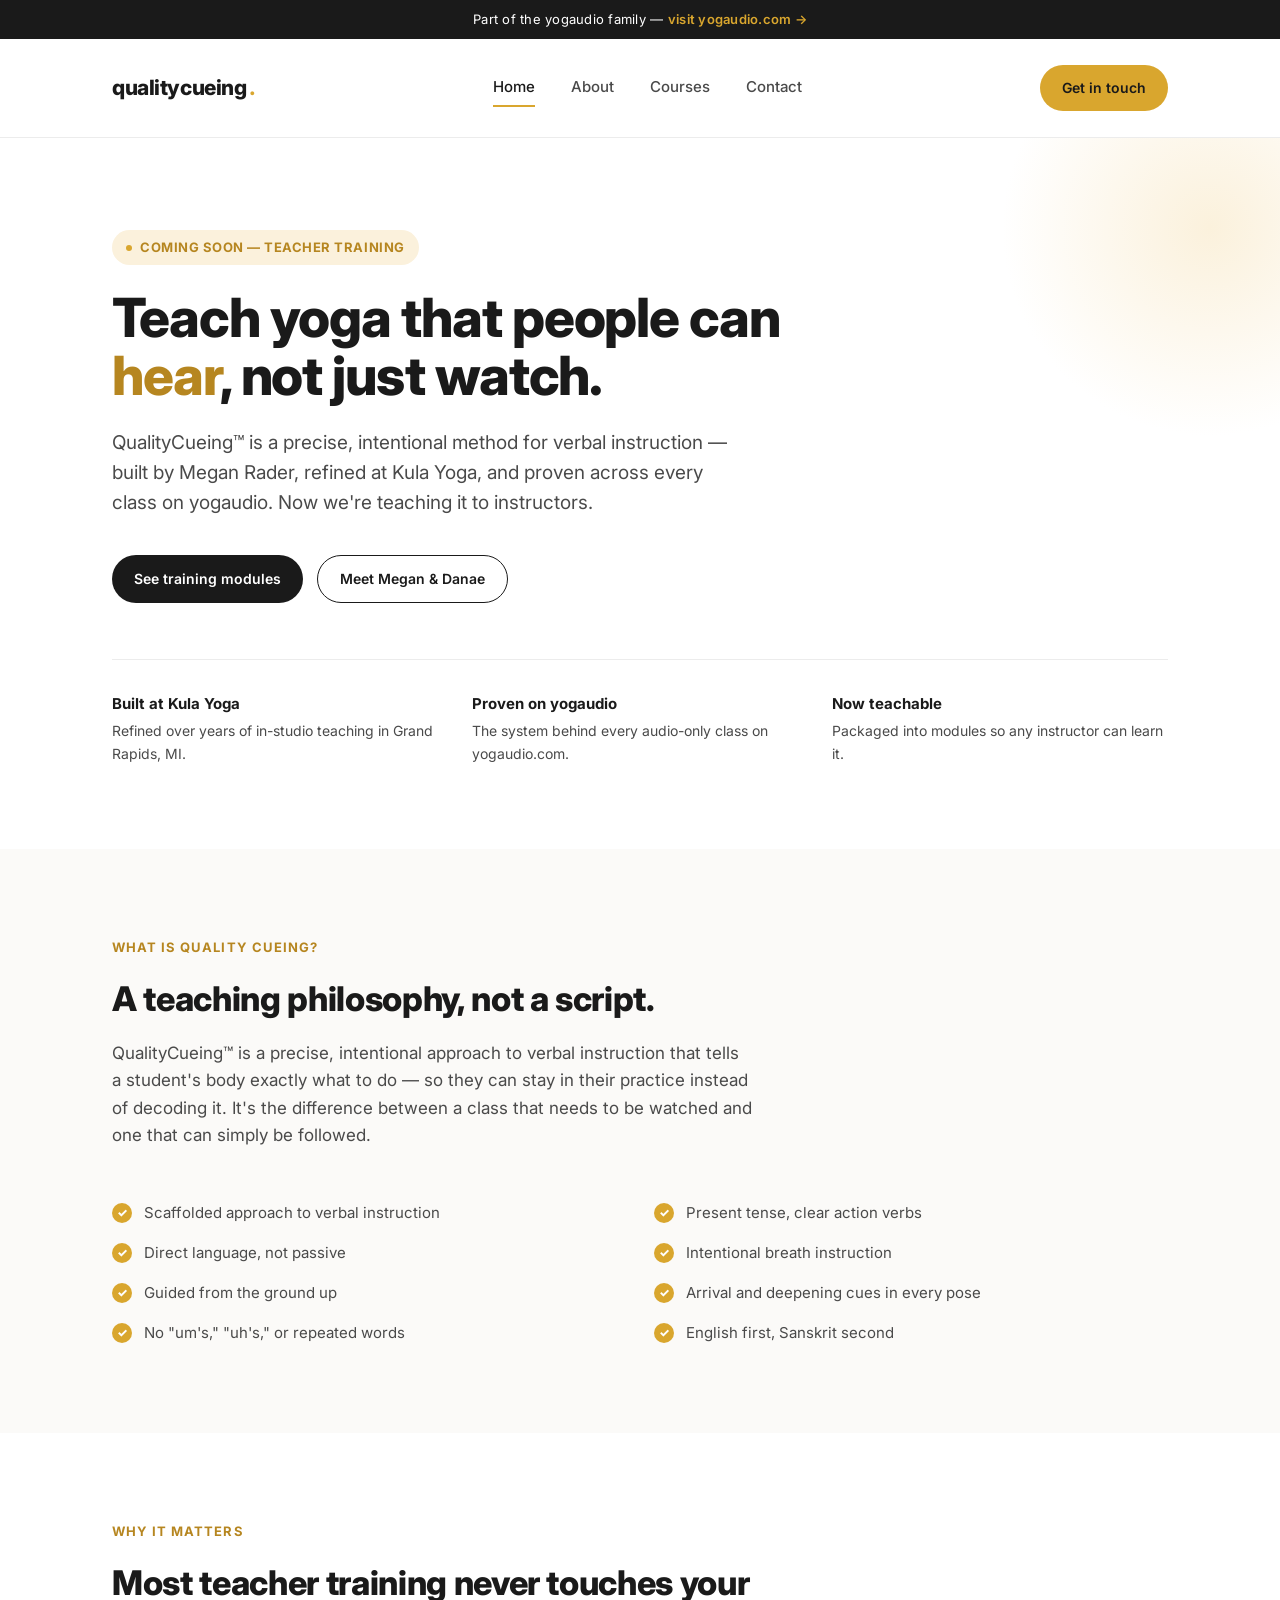
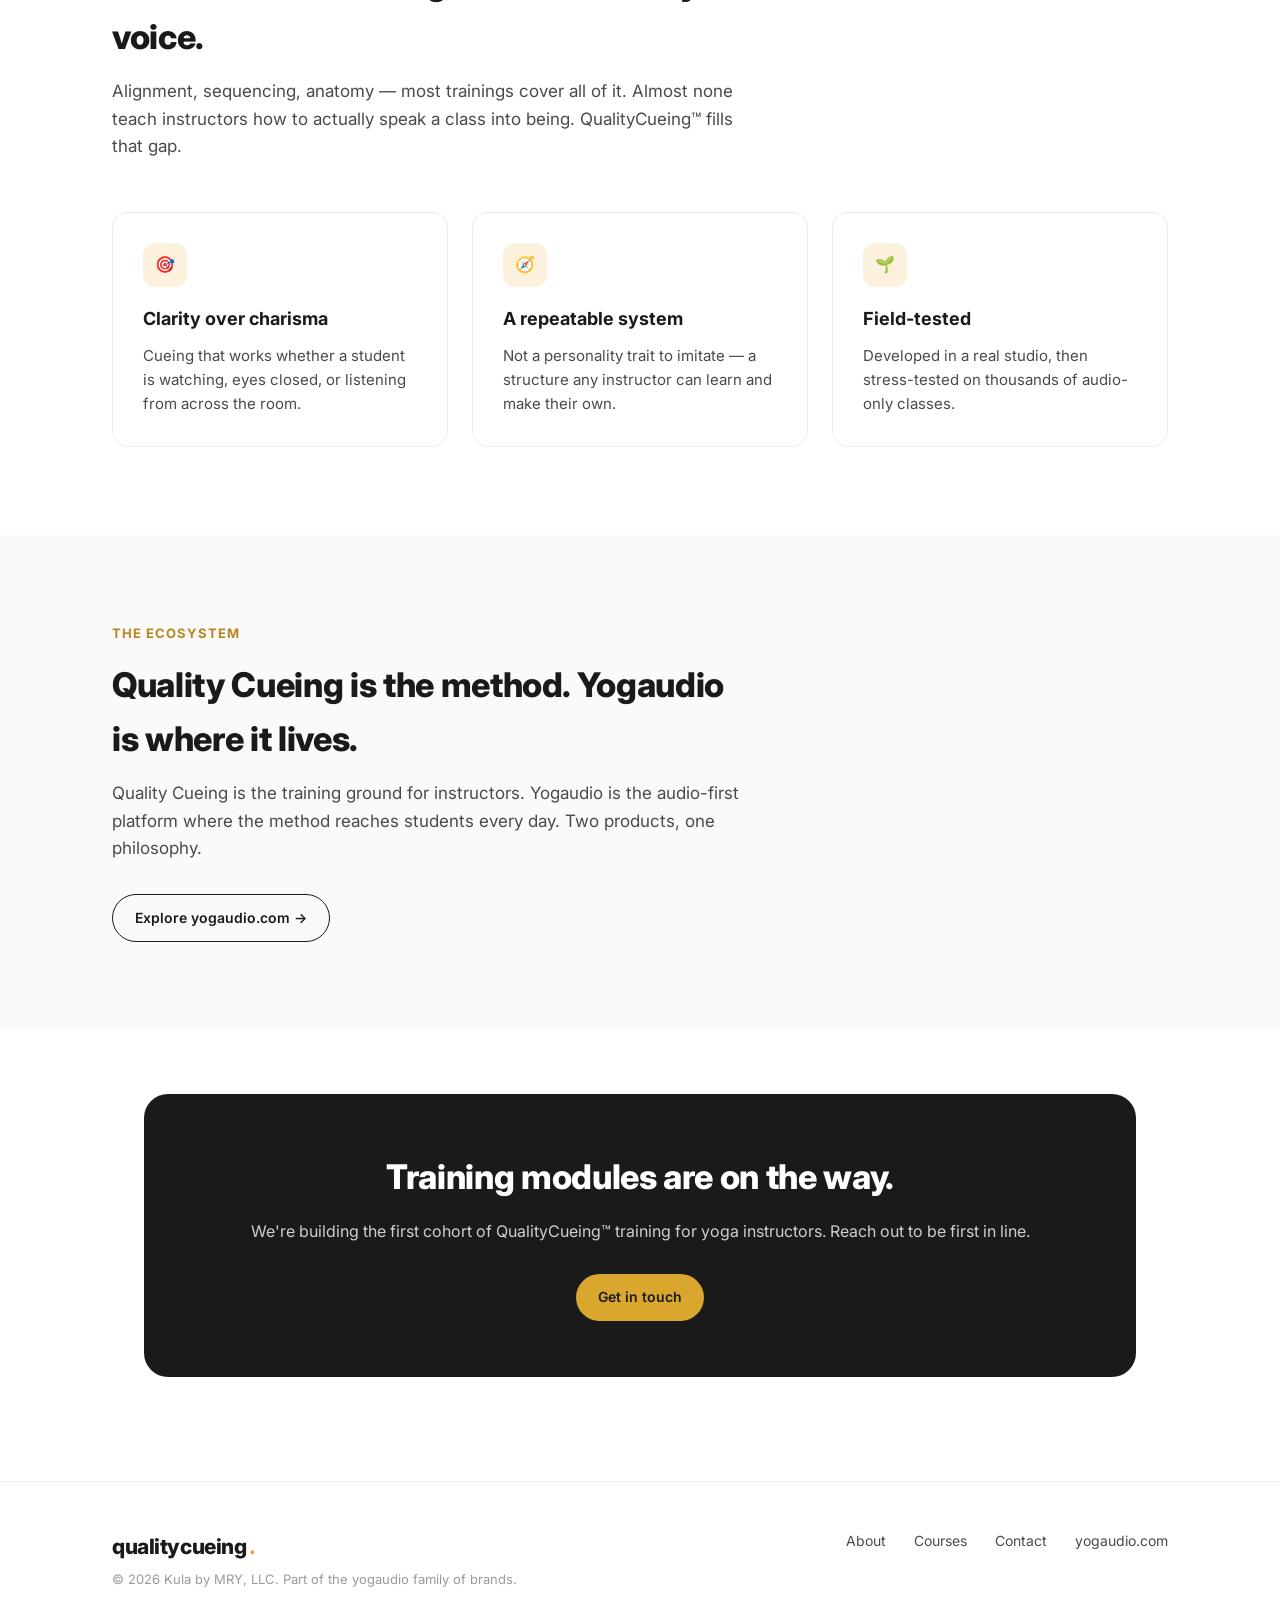
==== index.html @ 0876a9c1 "Initial Quality Cueing placeholder site" ====
<!DOCTYPE html>
<html lang="en">
<head>
<meta charset="UTF-8">
<meta name="viewport" content="width=device-width, initial-scale=1.0">
<title>Quality Cueing™ — Teacher Training in Verbal Instruction</title>
<meta name="description" content="QualityCueing™ is Megan Rader's proprietary method for teaching yoga through precise verbal cueing. Training modules for yoga teachers, coming soon.">
<link rel="stylesheet" href="style.css">
</head>
<body>

<div class="eco-bar">Part of the yogaudio family — <a href="https://www.yogaudio.com" target="_blank" rel="noopener">visit yogaudio.com →</a></div>

<header class="site">
  <div class="wrap">
    <a href="index.html" class="logo">qualitycueing<span class="dot">.</span></a>
    <nav class="main">
      <a href="index.html" class="active">Home</a>
      <a href="about.html">About</a>
      <a href="courses.html">Courses</a>
      <a href="contact.html">Contact</a>
    </nav>
    <a href="contact.html" class="btn gold">Get in touch</a>
  </div>
</header>

<section class="hero">
  <div class="wrap">
    <div class="eyebrow"><span class="pip"></span> Coming soon — teacher training</div>
    <h1>Teach yoga that people can <span class="accent">hear</span>, not just watch.</h1>
    <p class="lede">QualityCueing™ is a precise, intentional method for verbal instruction — built by Megan Rader, refined at Kula Yoga, and proven across every class on yogaudio. Now we're teaching it to instructors.</p>
    <div class="hero-actions">
      <a href="courses.html" class="btn">See training modules</a>
      <a href="about.html" class="btn ghost">Meet Megan &amp; Danae</a>
    </div>
    <div class="fact-row">
      <div><strong>Built at Kula Yoga</strong>Refined over years of in-studio teaching in Grand Rapids, MI.</div>
      <div><strong>Proven on yogaudio</strong>The system behind every audio-only class on yogaudio.com.</div>
      <div><strong>Now teachable</strong>Packaged into modules so any instructor can learn it.</div>
    </div>
  </div>
</section>

<section class="warm">
  <div class="wrap">
    <div class="section-head">
      <div class="kicker">What is Quality Cueing?</div>
      <h2>A teaching philosophy, not a script.</h2>
      <p>QualityCueing™ is a precise, intentional approach to verbal instruction that tells a student's body exactly what to do — so they can stay in their practice instead of decoding it. It's the difference between a class that needs to be watched and one that can simply be followed.</p>
    </div>
    <ul class="checklist">
      <li><span class="tick">✓</span> Scaffolded approach to verbal instruction</li>
      <li><span class="tick">✓</span> Present tense, clear action verbs</li>
      <li><span class="tick">✓</span> Direct language, not passive</li>
      <li><span class="tick">✓</span> Intentional breath instruction</li>
      <li><span class="tick">✓</span> Guided from the ground up</li>
      <li><span class="tick">✓</span> Arrival and deepening cues in every pose</li>
      <li><span class="tick">✓</span> No "um's," "uh's," or repeated words</li>
      <li><span class="tick">✓</span> English first, Sanskrit second</li>
    </ul>
  </div>
</section>

<section>
  <div class="wrap">
    <div class="section-head">
      <div class="kicker">Why it matters</div>
      <h2>Most teacher training never touches your voice.</h2>
      <p>Alignment, sequencing, anatomy — most trainings cover all of it. Almost none teach instructors how to actually speak a class into being. QualityCueing™ fills that gap.</p>
    </div>
    <div class="grid-3">
      <div class="card">
        <div class="icon">🎯</div>
        <h3>Clarity over charisma</h3>
        <p>Cueing that works whether a student is watching, eyes closed, or listening from across the room.</p>
      </div>
      <div class="card">
        <div class="icon">🧭</div>
        <h3>A repeatable system</h3>
        <p>Not a personality trait to imitate — a structure any instructor can learn and make their own.</p>
      </div>
      <div class="card">
        <div class="icon">🌱</div>
        <h3>Field-tested</h3>
        <p>Developed in a real studio, then stress-tested on thousands of audio-only classes.</p>
      </div>
    </div>
  </div>
</section>

<section class="warm">
  <div class="wrap">
    <div class="section-head" style="margin-bottom:32px;">
      <div class="kicker">The ecosystem</div>
      <h2>Quality Cueing is the method. Yogaudio is where it lives.</h2>
      <p>Quality Cueing is the training ground for instructors. Yogaudio is the audio-first platform where the method reaches students every day. Two products, one philosophy.</p>
    </div>
    <a href="https://www.yogaudio.com" target="_blank" rel="noopener" class="btn ghost">Explore yogaudio.com →</a>
  </div>
</section>

<section class="tight">
  <div class="wrap">
    <div class="cta-band">
      <h2>Training modules are on the way.</h2>
      <p>We're building the first cohort of QualityCueing™ training for yoga instructors. Reach out to be first in line.</p>
      <a href="contact.html" class="btn gold">Get in touch</a>
    </div>
  </div>
</section>

<footer class="site">
  <div class="wrap">
    <div>
      <div class="logo">qualitycueing<span class="dot">.</span></div>
      <div class="foot-note">© 2026 Kula by MRY, LLC. Part of the yogaudio family of brands.</div>
    </div>
    <div class="foot-links">
      <a href="about.html">About</a>
      <a href="courses.html">Courses</a>
      <a href="contact.html">Contact</a>
      <a href="https://www.yogaudio.com" target="_blank" rel="noopener">yogaudio.com</a>
    </div>
  </div>
</footer>

</body>
</html>
---- style.css ----
/* Quality Cueing — shared styles */

@import url('https://fonts.googleapis.com/css2?family=Inter:wght@400;500;600;700;800&display=swap');

:root {
  --ink: #1a1a1a;
  --ink-soft: #4a4a4a;
  --paper: #ffffff;
  --paper-warm: #fbfaf8;
  --line: #ececec;
  --gold: #d9a62e;
  --gold-deep: #b6862099;
  --gold-deep-solid: #b68620;
  --gold-tint: #fbf1dc;
}

* { box-sizing: border-box; }

html { scroll-behavior: smooth; }

body {
  margin: 0;
  font-family: 'Inter', -apple-system, BlinkMacSystemFont, 'Segoe UI', sans-serif;
  color: var(--ink);
  background: var(--paper);
  line-height: 1.6;
  -webkit-font-smoothing: antialiased;
}

a { color: inherit; text-decoration: none; }

img, svg { display: block; max-width: 100%; }

.wrap {
  max-width: 1120px;
  margin: 0 auto;
  padding: 0 32px;
}

/* Top notice bar */
.eco-bar {
  background: var(--ink);
  color: #fff;
  font-size: 13px;
  letter-spacing: 0.02em;
  text-align: center;
  padding: 9px 16px;
}

.eco-bar a {
  color: var(--gold);
  font-weight: 600;
  border-bottom: 1px solid transparent;
}

.eco-bar a:hover { border-bottom-color: var(--gold); }

/* Header */
header.site {
  padding: 26px 0;
  border-bottom: 1px solid var(--line);
  position: sticky;
  top: 0;
  background: rgba(255,255,255,0.92);
  backdrop-filter: blur(8px);
  z-index: 50;
}

header.site .wrap {
  display: flex;
  align-items: center;
  justify-content: space-between;
}

.logo {
  display: flex;
  align-items: baseline;
  gap: 2px;
  font-weight: 800;
  font-size: 21px;
  letter-spacing: -0.02em;
}

.logo .dot { color: var(--gold); }

nav.main {
  display: flex;
  gap: 36px;
  align-items: center;
}

nav.main a {
  font-size: 15px;
  font-weight: 500;
  color: var(--ink-soft);
  padding: 6px 0;
  border-bottom: 2px solid transparent;
  transition: color .15s, border-color .15s;
}

nav.main a:hover,
nav.main a.active {
  color: var(--ink);
  border-bottom-color: var(--gold);
}

.btn {
  display: inline-flex;
  align-items: center;
  gap: 8px;
  background: var(--ink);
  color: #fff;
  padding: 12px 22px;
  border-radius: 999px;
  font-weight: 600;
  font-size: 14px;
  border: none;
  cursor: pointer;
  transition: transform .15s, background .15s;
}

.btn:hover { background: var(--gold-deep-solid); transform: translateY(-1px); }

.btn.gold {
  background: var(--gold);
  color: var(--ink);
}

.btn.gold:hover { background: var(--gold-deep-solid); color: #fff; }

.btn.ghost {
  background: transparent;
  color: var(--ink);
  border: 1.5px solid var(--ink);
}

.btn.ghost:hover { background: var(--ink); color: #fff; }

/* Hero */
.hero {
  padding: 92px 0 84px;
  position: relative;
  overflow: hidden;
}

.hero::before {
  content: "";
  position: absolute;
  top: -120px;
  right: -140px;
  width: 420px;
  height: 420px;
  background: radial-gradient(circle, var(--gold-tint) 0%, transparent 70%);
  z-index: 0;
}

.hero .wrap { position: relative; z-index: 1; }

.eyebrow {
  display: inline-flex;
  align-items: center;
  gap: 8px;
  background: var(--gold-tint);
  color: var(--gold-deep-solid);
  font-size: 13px;
  font-weight: 700;
  letter-spacing: 0.04em;
  text-transform: uppercase;
  padding: 7px 14px;
  border-radius: 999px;
  margin-bottom: 24px;
}

.eyebrow .pip {
  width: 6px;
  height: 6px;
  border-radius: 50%;
  background: var(--gold);
}

h1 {
  font-size: 54px;
  line-height: 1.08;
  letter-spacing: -0.02em;
  margin: 0 0 22px;
  max-width: 780px;
  font-weight: 800;
}

h1 .accent { color: var(--gold-deep-solid); }

.lede {
  font-size: 19px;
  color: var(--ink-soft);
  max-width: 620px;
  margin: 0 0 36px;
}

.hero-actions {
  display: flex;
  gap: 14px;
  flex-wrap: wrap;
  margin-bottom: 56px;
}

/* Trio of quick facts under hero */
.fact-row {
  display: grid;
  grid-template-columns: repeat(3, 1fr);
  gap: 24px;
  border-top: 1px solid var(--line);
  padding-top: 32px;
}

.fact-row div { font-size: 14px; color: var(--ink-soft); }
.fact-row strong { display: block; font-size: 15px; color: var(--ink); margin-bottom: 4px; font-weight: 700; }

/* Section basics */
section { padding: 88px 0; }
section.tight { padding: 64px 0; }
section.warm { background: var(--paper-warm); }

.section-head {
  max-width: 640px;
  margin: 0 0 52px;
}

.kicker {
  font-size: 13px;
  font-weight: 700;
  letter-spacing: 0.08em;
  text-transform: uppercase;
  color: var(--gold-deep-solid);
  margin-bottom: 14px;
}

h2 {
  font-size: 34px;
  letter-spacing: -0.01em;
  margin: 0 0 14px;
  font-weight: 800;
}

.section-head p {
  color: var(--ink-soft);
  font-size: 17px;
  margin: 0;
}

/* Cards grid */
.grid-3 {
  display: grid;
  grid-template-columns: repeat(3, 1fr);
  gap: 24px;
}

.grid-2 {
  display: grid;
  grid-template-columns: repeat(2, 1fr);
  gap: 24px;
}

.card {
  background: var(--paper);
  border: 1px solid var(--line);
  border-radius: 16px;
  padding: 30px;
  transition: transform .15s, box-shadow .15s, border-color .15s;
}

.card:hover {
  transform: translateY(-3px);
  box-shadow: 0 12px 28px rgba(0,0,0,0.06);
  border-color: #e2d3ab;
}

.card .icon {
  width: 44px;
  height: 44px;
  border-radius: 12px;
  background: var(--gold-tint);
  display: flex;
  align-items: center;
  justify-content: center;
  margin-bottom: 18px;
}

.card h3 {
  font-size: 18px;
  margin: 0 0 10px;
  font-weight: 700;
}

.card p {
  font-size: 15px;
  color: var(--ink-soft);
  margin: 0;
}

/* Checklist */
.checklist {
  display: grid;
  grid-template-columns: repeat(2, 1fr);
  gap: 16px 28px;
  list-style: none;
  padding: 0;
  margin: 0;
}

.checklist li {
  display: flex;
  align-items: flex-start;
  gap: 12px;
  font-size: 15px;
  color: var(--ink-soft);
}

.checklist .tick {
  flex: none;
  width: 20px;
  height: 20px;
  border-radius: 50%;
  background: var(--gold);
  color: #fff;
  display: flex;
  align-items: center;
  justify-content: center;
  font-size: 12px;
  font-weight: 800;
  margin-top: 2px;
}

/* Quote / pull */
.pull {
  border-left: 3px solid var(--gold);
  padding: 4px 0 4px 26px;
  font-size: 24px;
  font-weight: 600;
  letter-spacing: -0.01em;
  color: var(--ink);
  max-width: 760px;
  margin: 0 0 0;
}

/* CTA band */
.cta-band {
  background: var(--ink);
  color: #fff;
  border-radius: 24px;
  padding: 56px;
  text-align: center;
  margin: 0 32px;
}

.cta-band h2 { color: #fff; }
.cta-band p { color: #cfcfcf; margin: 0 0 30px; font-size: 16px; }

/* Footer */
footer.site {
  border-top: 1px solid var(--line);
  padding: 48px 0 32px;
  margin-top: 40px;
}

footer.site .wrap {
  display: flex;
  justify-content: space-between;
  align-items: flex-start;
  flex-wrap: wrap;
  gap: 24px;
}

footer .foot-links {
  display: flex;
  gap: 28px;
  font-size: 14px;
  color: var(--ink-soft);
}

footer .foot-note {
  font-size: 13px;
  color: #9a9a9a;
  margin-top: 6px;
}

/* Page hero (secondary pages) */
.page-hero {
  padding: 64px 0 20px;
}

.page-hero h1 { font-size: 42px; margin-bottom: 14px; }

/* Bio / people */
.person {
  display: grid;
  grid-template-columns: 200px 1fr;
  gap: 36px;
  align-items: start;
  padding: 40px 0;
  border-top: 1px solid var(--line);
}

.person:first-of-type { border-top: none; }

.avatar {
  width: 200px;
  height: 200px;
  border-radius: 20px;
  background: linear-gradient(135deg, var(--gold-tint), #f4e6c5);
  display: flex;
  align-items: center;
  justify-content: center;
  font-size: 56px;
  font-weight: 800;
  color: var(--gold-deep-solid);
}

.person h3 { font-size: 22px; margin: 0 0 4px; font-weight: 800; }
.person .role { color: var(--gold-deep-solid); font-weight: 700; font-size: 13px; text-transform: uppercase; letter-spacing: 0.05em; margin-bottom: 14px; }
.person p { color: var(--ink-soft); font-size: 15.5px; margin: 0 0 12px; }

/* Course TBD cards */
.course-card {
  border: 1.5px dashed #d8d0bb;
  border-radius: 16px;
  padding: 28px;
  background: var(--paper-warm);
  display: flex;
  flex-direction: column;
  gap: 12px;
}

.course-card .tag {
  align-self: flex-start;
  background: var(--gold-tint);
  color: var(--gold-deep-solid);
  font-size: 12px;
  font-weight: 700;
  padding: 5px 12px;
  border-radius: 999px;
  letter-spacing: 0.03em;
}

.course-card h3 { margin: 4px 0 0; font-size: 19px; font-weight: 700; }
.course-card p { margin: 0; color: var(--ink-soft); font-size: 14.5px; }

/* Contact */
.contact-card {
  border: 1px solid var(--line);
  border-radius: 20px;
  padding: 48px;
  text-align: center;
  background: linear-gradient(180deg, var(--paper-warm), var(--paper));
}

.contact-card .icon-big {
  width: 64px;
  height: 64px;
  border-radius: 18px;
  background: var(--gold);
  display: flex;
  align-items: center;
  justify-content: center;
  margin: 0 auto 24px;
}

.contact-methods {
  display: grid;
  grid-template-columns: repeat(3, 1fr);
  gap: 20px;
  margin-top: 48px;
}

/* Responsive */
@media (max-width: 860px) {
  nav.main { display: none; }
  h1 { font-size: 38px; }
  .hero { padding: 56px 0 48px; }
  .fact-row { grid-template-columns: 1fr; gap: 20px; }
  .grid-3 { grid-template-columns: 1fr; }
  .grid-2 { grid-template-columns: 1fr; }
  .checklist { grid-template-columns: 1fr; }
  .person { grid-template-columns: 1fr; }
  .avatar { width: 120px; height: 120px; font-size: 36px; }
  .contact-methods { grid-template-columns: 1fr; }
  .cta-band { margin: 0 16px; padding: 40px 24px; }
  footer.site .wrap { flex-direction: column; }
}
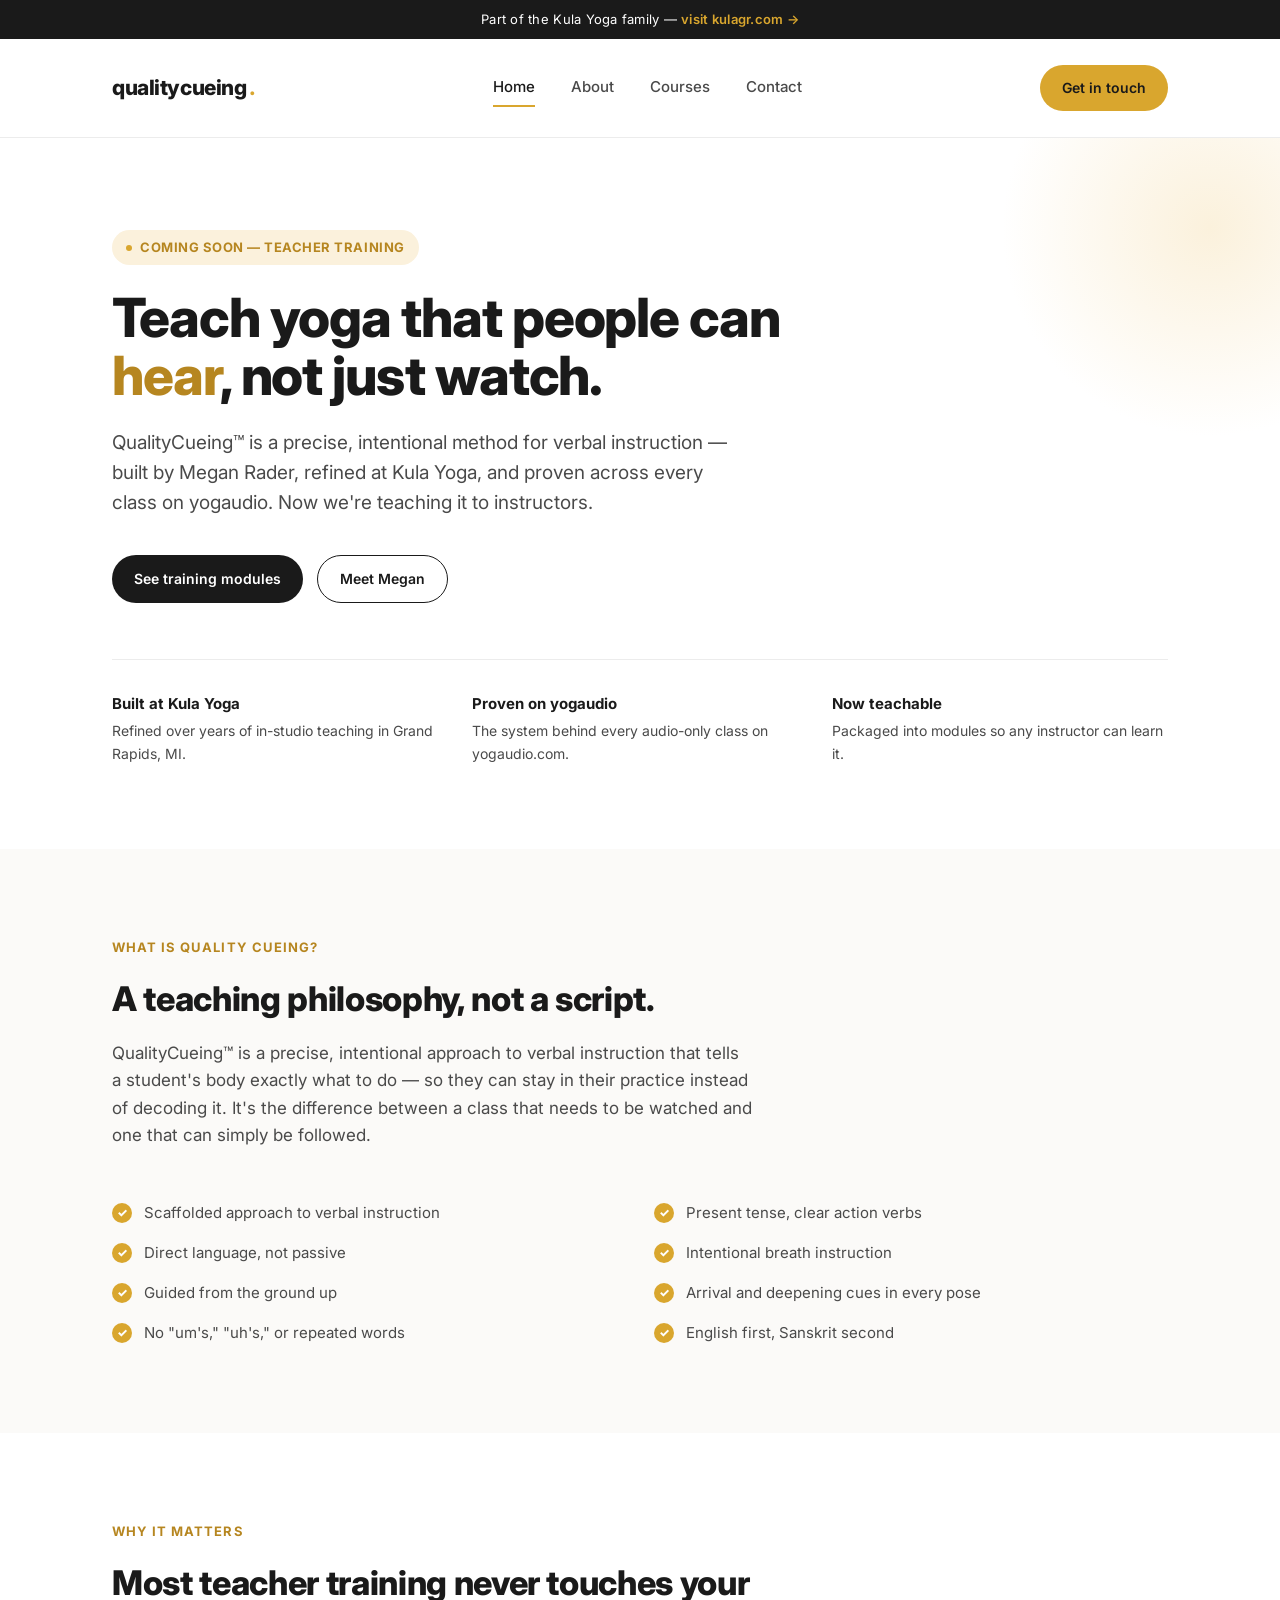
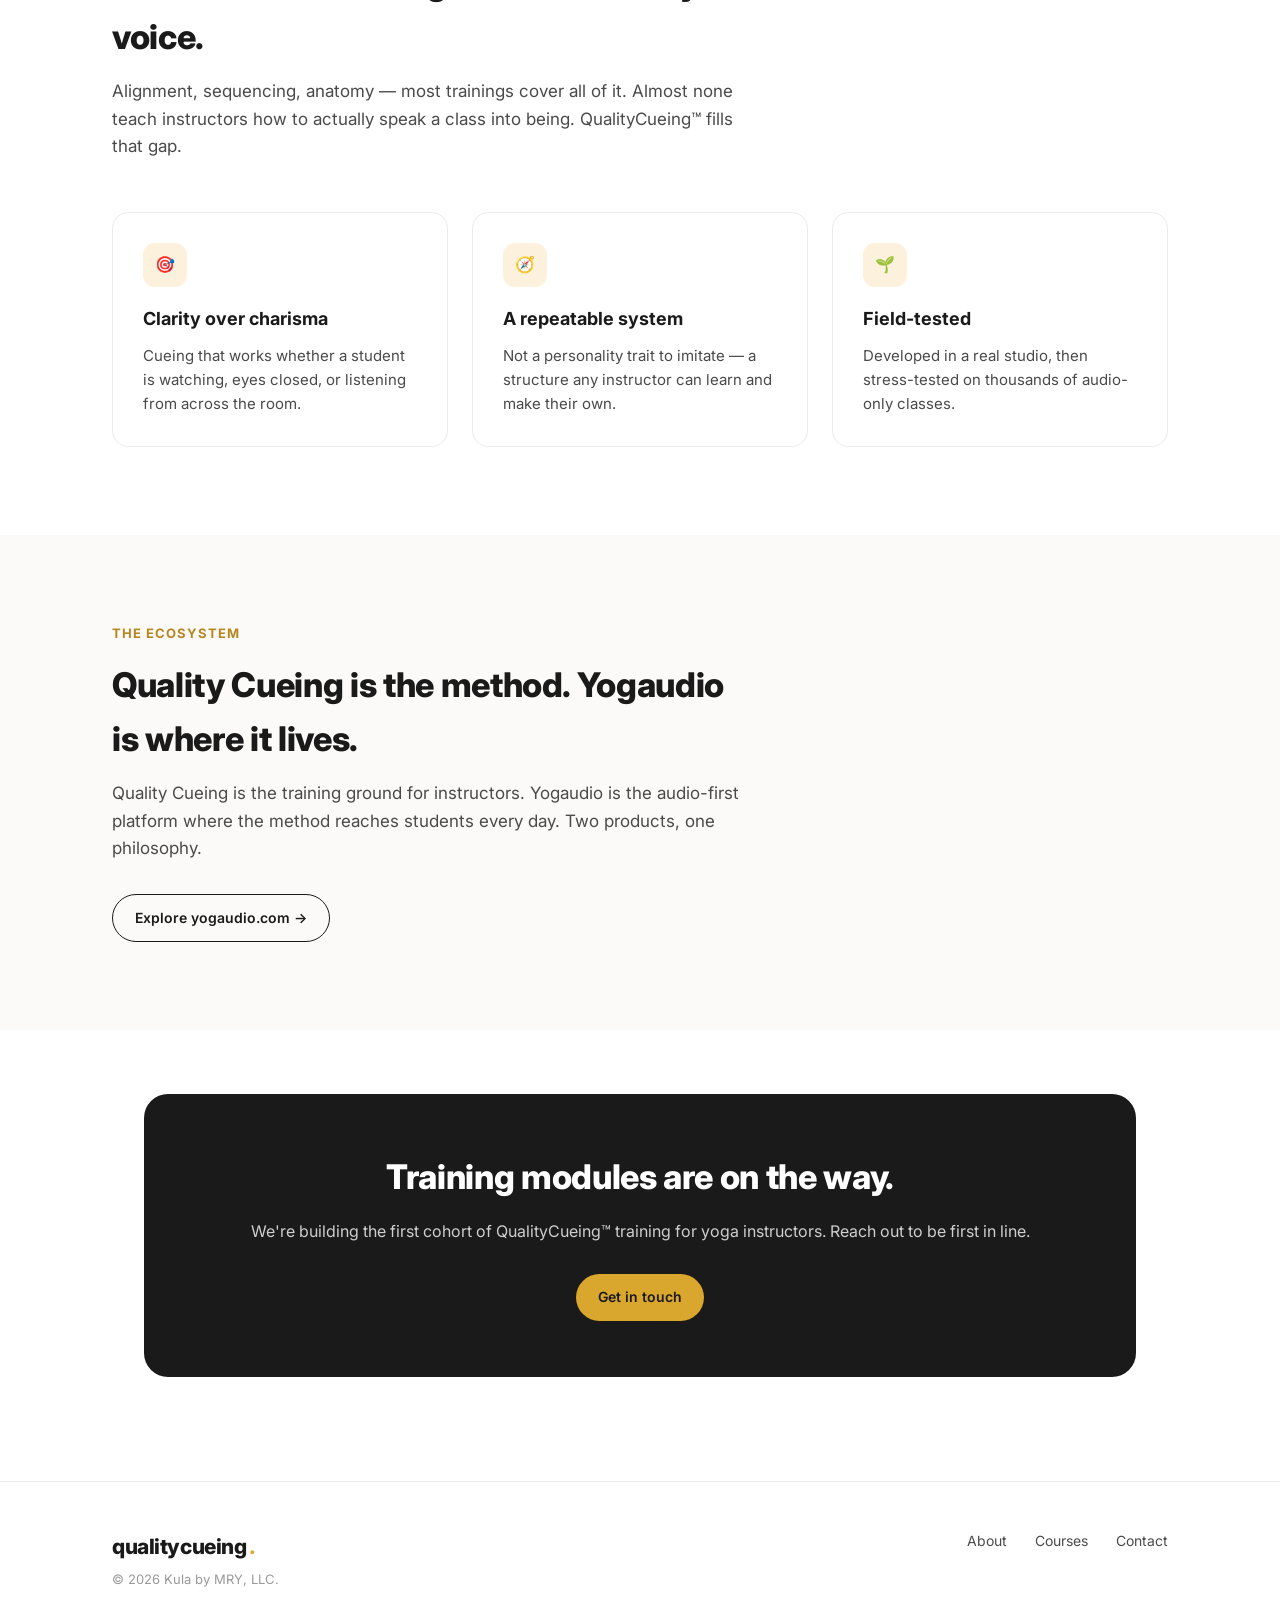
==== commit f5d1cce4: "Swap to Kula Yoga family banner, remove Danae, drop yogaudio footer mention, placeholder form CTA" ====
--- a/index.html
+++ b/index.html
@@ -9,7 +9,7 @@
 </head>
 <body>
 
-<div class="eco-bar">Part of the yogaudio family — <a href="https://www.yogaudio.com" target="_blank" rel="noopener">visit yogaudio.com →</a></div>
+<div class="eco-bar">Part of the Kula Yoga family — <a href="https://www.kulagr.com" target="_blank" rel="noopener">visit kulagr.com →</a></div>
 
 <header class="site">
   <div class="wrap">
@@ -31,7 +31,7 @@
     <p class="lede">QualityCueing™ is a precise, intentional method for verbal instruction — built by Megan Rader, refined at Kula Yoga, and proven across every class on yogaudio. Now we're teaching it to instructors.</p>
     <div class="hero-actions">
       <a href="courses.html" class="btn">See training modules</a>
-      <a href="about.html" class="btn ghost">Meet Megan &amp; Danae</a>
+      <a href="about.html" class="btn ghost">Meet Megan</a>
     </div>
     <div class="fact-row">
       <div><strong>Built at Kula Yoga</strong>Refined over years of in-studio teaching in Grand Rapids, MI.</div>
@@ -113,13 +113,12 @@
   <div class="wrap">
     <div>
       <div class="logo">qualitycueing<span class="dot">.</span></div>
-      <div class="foot-note">© 2026 Kula by MRY, LLC. Part of the yogaudio family of brands.</div>
+      <div class="foot-note">© 2026 Kula by MRY, LLC.</div>
     </div>
     <div class="foot-links">
       <a href="about.html">About</a>
       <a href="courses.html">Courses</a>
       <a href="contact.html">Contact</a>
-      <a href="https://www.yogaudio.com" target="_blank" rel="noopener">yogaudio.com</a>
     </div>
   </div>
 </footer>
